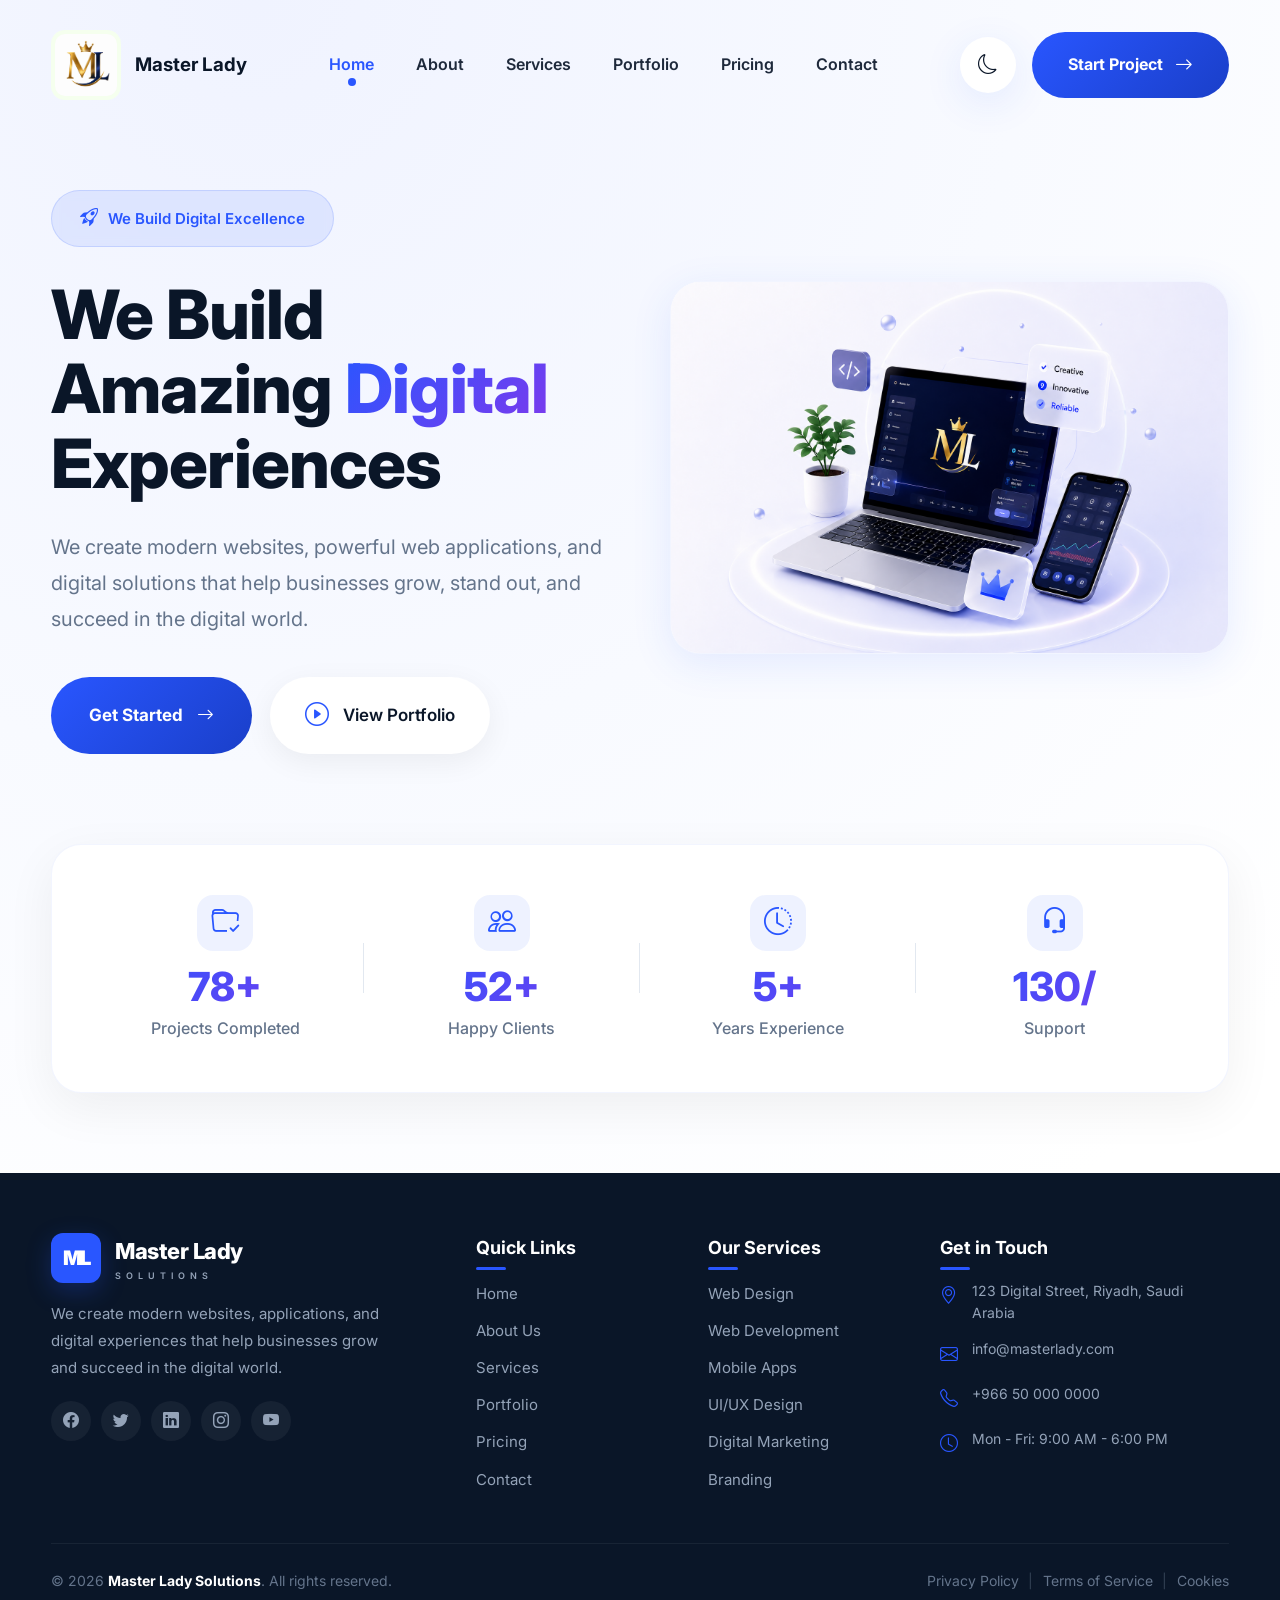
==== index.html @ 80649f80 "Add website files" ====
<!DOCTYPE html>
<html lang="en">
<head>
    <meta charset="UTF-8" />
    <meta name="viewport" content="width=device-width, initial-scale=1.0" />
    <title>Master Lady - Digital Solutions</title>

    <!-- Google Fonts -->
    <link rel="preconnect" href="https://fonts.googleapis.com" />
    <link rel="preconnect" href="https://fonts.gstatic.com" crossorigin />
    <link href="https://fonts.googleapis.com/css2?family=Inter:wght@300;400;500;600;700;800;900&display=swap" rel="stylesheet" />

    <!-- Bootstrap Icons -->
    <link rel="stylesheet" href="https://cdn.jsdelivr.net/npm/bootstrap-icons@1.11.3/font/bootstrap-icons.min.css" />

    <!-- Custom CSS -->
    <link rel="stylesheet" href="css/style.css" />
  
</head>

<body>

    <!-- ===== HEADER ===== -->
    <header class="header">
        <div class="container">
            <!-- Logo -->
            <a href="#" class="logo">
                <img src="images/logo.png" alt="Master Lady Logo" />
                <div class="logo-text">
                    <h3>Master Lady</h3>
                </div>
            </a>

            <!-- Navigation -->
            <nav class="navbar">
                <ul id="navMenu">
                    <li><a href="index.html" class="active">Home</a></li>
                    <li><a href="about.html">About</a></li>
                    <li><a href="services.html">Services</a></li>
                    <li><a href="portfolio.html">Portfolio</a></li>
                    <li><a href="pricing.html">Pricing</a></li>
                    <li><a href="contact.html">Contact</a></li>
                </ul>
            </nav>

            <!-- Header Right -->
            <div class="header-right">
                <button class="theme-btn" id="themeToggle">
                    <i class="bi bi-moon"></i>
                </button>
                <a href="#" class="project-btn">
                    Start Project
                    <i class="bi bi-arrow-right"></i>
                </a>
                <button class="menu-btn" id="menuToggle">
                    <i class="bi bi-list"></i>
                </button>
            </div>
        </div>
    </header>

    <!-- ===== HERO SECTION ===== -->
    <section class="hero">
        <div class="container hero-container">
            <!-- Left Content -->
            <div class="hero-content">
                <div class="hero-badge">
                    <i class="bi bi-rocket-takeoff"></i>
                    We Build Digital Excellence
                </div>

                <h1>
                    We Build Amazing
                    <span>Digital</span>
                    Experiences
                </h1>

                <p>
                    We create modern websites, powerful web applications,
                    and digital solutions that help businesses grow,
                    stand out, and succeed in the digital world.
                </p>

                <div class="hero-buttons">
                    <a href="#" class="primary-btn">
                        Get Started
                        <i class="bi bi-arrow-right"></i>
                    </a>
                    <a href="#" class="secondary-btn">
                        <i class="bi bi-play-circle"></i>
                        View Portfolio
                    </a>
                </div>
            </div>

            <!-- Right Image -->
            <div class="hero-image">
                <img src="images/hero.png" alt="Digital Solutions" />
            </div>
        </div>
    </section>

    <!-- ===== STATS SECTION ===== -->
<section class="stats-section">
    <div class="container stats-container">
        <div class="stat-item">
            <div class="stat-icon">
                <i class="bi bi-folder-check"></i>
            </div>
            <h3>150+</h3>
            <p>Projects Completed</p>
        </div>
        <div class="stat-item">
            <div class="stat-icon">
                <i class="bi bi-people"></i>
            </div>
            <h3>90+</h3>
            <p>Happy Clients</p>
        </div>
        <div class="stat-item">
            <div class="stat-icon">
                <i class="bi bi-clock-history"></i>
            </div>
            <h3>5+</h3>
            <p>Years Experience</p>
        </div>
        <div class="stat-item">
            <div class="stat-icon">
                <i class="bi bi-headset"></i>
            </div>
            <h3>24/7 </h3>
            <p>Support</p>
        </div>
    </div>
</section>


  <!-- ===== FOOTER ===== -->
<footer class="footer">
    <div class="container">
        <div class="footer-grid">
            <!-- Column 1: Brand -->
            <div class="footer-brand">
                <div class="logo">
                    <div class="logo-icon">
                        <span class="ml-text">ML</span>
                    </div>
                    <div class="logo-text">
                        <h2 style="color: white;">Master Lady</h2>
                        <span>SOLUTIONS</span>
                    </div>
                </div>
                <p class="footer-desc">
                    We create modern websites, applications, and digital 
                    experiences that help businesses grow and succeed 
                    in the digital world.
                </p>
                <div class="footer-social">
                    <a href="#" aria-label="Facebook"><i class="bi bi-facebook"></i></a>
                    <a href="#" aria-label="Twitter"><i class="bi bi-twitter"></i></a>
                    <a href="#" aria-label="LinkedIn"><i class="bi bi-linkedin"></i></a>
                    <a href="#" aria-label="Instagram"><i class="bi bi-instagram"></i></a>
                    <a href="#" aria-label="YouTube"><i class="bi bi-youtube"></i></a>
                </div>
            </div>

            <!-- Column 2: Quick Links -->
            <div class="footer-links">
                <h4>Quick Links</h4>
                <ul>
                    <li><a href="index.html">Home</a></li>
                    <li><a href="about.html">About Us</a></li>
                    <li><a href="services.html">Services</a></li>
                    <li><a href="portfolio.html">Portfolio</a></li>
                    <li><a href="pricing.html">Pricing</a></li>
                    <li><a href="contact.html">Contact</a></li>
                </ul>
            </div>

            <!-- Column 3: Services -->
            <div class="footer-links">
                <h4>Our Services</h4>
                <ul>
                    <li><a href="#">Web Design</a></li>
                    <li><a href="#">Web Development</a></li>
                    <li><a href="#">Mobile Apps</a></li>
                    <li><a href="#">UI/UX Design</a></li>
                    <li><a href="#">Digital Marketing</a></li>
                    <li><a href="#">Branding</a></li>
                </ul>
            </div>

            <!-- Column 4: Contact Info -->
            <div class="footer-contact">
                <h4>Get in Touch</h4>
                <ul>
                    <li>
                        <i class="bi bi-geo-alt"></i>
                        <span>123 Digital Street, Riyadh, Saudi Arabia</span>
                    </li>
                    <li>
                        <i class="bi bi-envelope"></i>
                        <a href="mailto:info@masterlady.com">info@masterlady.com</a>
                    </li>
                    <li>
                        <i class="bi bi-telephone"></i>
                        <a href="tel:+966500000000">+966 50 000 0000</a>
                    </li>
                    <li>
                        <i class="bi bi-clock"></i>
                        <span>Mon - Fri: 9:00 AM - 6:00 PM</span>
                    </li>
                </ul>
            </div>
        </div>

        <!-- Bottom Bar -->
        <div class="footer-bottom">
            <p>&copy; 2026 <strong>Master Lady Solutions</strong>. All rights reserved.</p>
            <div class="footer-bottom-links">
                <a href="#">Privacy Policy</a>
                <a href="#">Terms of Service</a>
                <a href="#">Cookies</a>
            </div>
        </div>
    </div>
</footer>


















    <!-- ===== JAVASCRIPT ===== -->
    <script>
        // === Mobile Menu Toggle ===
        const menuToggle = document.getElementById('menuToggle');
        const navMenu = document.getElementById('navMenu');

        menuToggle.addEventListener('click', () => {
            navMenu.classList.toggle('open');
            const icon = menuToggle.querySelector('i');
            icon.classList.toggle('bi-list');
            icon.classList.toggle('bi-x');
        });

        // Close menu on link click (mobile)
        document.querySelectorAll('.navbar a').forEach(link => {
            link.addEventListener('click', () => {
                navMenu.classList.remove('open');
                const icon = menuToggle.querySelector('i');
                icon.classList.add('bi-list');
                icon.classList.remove('bi-x');
            });
        });

        // === Theme Toggle (Light/Dark) ===
        const themeBtn = document.getElementById('themeToggle');
        let isDark = false;

        themeBtn.addEventListener('click', () => {
            isDark = !isDark;
            const root = document.documentElement;
            const icon = themeBtn.querySelector('i');

            if (isDark) {
                root.style.setProperty('--bg', '#0a1628');
                root.style.setProperty('--white', '#1a2332');
                root.style.setProperty('--dark', '#f1f5f9');
                root.style.setProperty('--gray', '#94a3b8');
                document.body.style.background = '#0a1628';
                icon.className = 'bi bi-sun';
            } else {
                root.style.setProperty('--bg', '#f8faff');
                root.style.setProperty('--white', '#ffffff');
                root.style.setProperty('--dark', '#0a1628');
                root.style.setProperty('--gray', '#64748b');
                document.body.style.background = '';
                icon.className = 'bi bi-moon';
            }
        });

        // === Smooth scroll for anchor links ===
        document.querySelectorAll('a[href^="#"]').forEach(anchor => {
            anchor.addEventListener('click', function(e) {
                const href = this.getAttribute('href');
                if (href !== '#') {
                    e.preventDefault();
                    const target = document.querySelector(href);
                    if (target) {
                        target.scrollIntoView({ behavior: 'smooth' });
                    }
                }
            });
        });

        // === Counter Animation ===
        const statNumbers = document.querySelectorAll('.stat-item h3');

        const animateCounter = (el) => {
            const text = el.textContent;
            const num = parseInt(text.replace(/[^0-9]/g, ''));
            const suffix = text.replace(/[0-9]/g, '');
            if (isNaN(num)) return;

            let current = 0;
            const increment = Math.ceil(num / 60);
            const timer = setInterval(() => {
                current += increment;
                if (current >= num) {
                    current = num;
                    clearInterval(timer);
                }
                el.textContent = current + suffix;
            }, 25);
        };

        // Intersection Observer for stats
        const observer = new IntersectionObserver((entries) => {
            entries.forEach(entry => {
                if (entry.isIntersecting) {
                    animateCounter(entry.target);
                    observer.unobserve(entry.target);
                }
            });
        }, { threshold: 0.5 });

        statNumbers.forEach(stat => observer.observe(stat));
    </script>

</body>
</html>
---- css/style.css ----
:root {
            --primary: #2956ff;
            --primary-dark: #1a3fc9;
            --primary-light: #f5ffee;
            --dark: #0a1628;
            --gray: #64748b;
            --light-gray: #94a3b8;
            --bg: #f8faff;
            --white: #ffffff;
            --shadow: 0 10px 40px rgba(41, 86, 255, 0.10);
            --shadow-hover: 0 20px 60px rgba(41, 86, 255, 0.25);
            --radius: 60px;
            --transition: 0.4s cubic-bezier(0.25, 0.46, 0.45, 0.94);
        }

        /* ===== RESET ===== */
        * {
            margin: 0;
            padding: 0;
            box-sizing: border-box;
        }

        html {
            scroll-behavior: smooth;
        }

        body {
            font-family: 'Inter', sans-serif;
            background: radial-gradient(circle at 20% 0%, rgba(41, 86, 255, 0.07) 0%, #f8faff 40%, #ffffff 75%);
            color: var(--dark);
            overflow-x: hidden;
            line-height: 1.7;
            direction: ltr;
        }

        a {
            text-decoration: none;
            color: inherit;
        }

        ul {
            list-style: none;
        }

        .container {
            width: 92%;
            max-width: 1280px;
            margin: auto;
        }

        /* ===== HEADER ===== */
        .header {
            position: absolute;
            width: 100%;
            left: 0;
            top: 0;
            z-index: 999;
            padding: 30px 0;
        }

        .header .container {
            display: flex;
            justify-content: space-between;
            align-items: center;
        }

        .logo {
            display: flex;
            align-items: center;
            gap: 14px;
        }

        .logo img {
            width: 70px;
            height: 70px;
            object-fit: contain;
            border-radius: 14px;
            background: var(--primary-light);
            padding: 4px;
        }

        .logo-text h2 {
            font-size: 28px;
            font-weight: 800;
            color: var(--dark);
            letter-spacing: -0.5px;
        }

        .logo-text span {
            font-size: 12px;
            letter-spacing: 6px;
            color: #b88922;
            font-weight: 600;
            text-transform: uppercase;
            display: block;
            margin-top: -4px;
        }

        /* Navigation */
        .navbar ul {
            display: flex;
            gap: 42px;
        }

        .navbar a {
            color: #1e293b;
            font-weight: 600;
            font-size: 16px;
            position: relative;
            transition: var(--transition);
        }

        .navbar a:hover,
        .navbar .active {
            color: var(--primary);
        }

        .navbar .active::after {
            content: "";
            position: absolute;
            left: 50%;
            transform: translateX(-50%);
            bottom: -12px;
            width: 8px;
            height: 8px;
            border-radius: 50%;
            background: var(--primary);
        }

        /* Header Right */
        .header-right {
            display: flex;
            align-items: center;
            gap: 16px;
        }

        .theme-btn {
            width: 56px;
            height: 56px;
            border-radius: 50%;
            border: none;
            background: var(--white);
            box-shadow: var(--shadow);
            cursor: pointer;
            font-size: 20px;
            display: flex;
            align-items: center;
            justify-content: center;
            transition: var(--transition);
            color: var(--dark);
        }

        .theme-btn:hover {
            transform: rotate(20deg);
            box-shadow: var(--shadow-hover);
        }

        .project-btn {
            background: linear-gradient(135deg, #2956ff, #1a3fc9);
            color: var(--white);
            padding: 18px 36px;
            border-radius: var(--radius);
            display: flex;
            align-items: center;
            gap: 12px;
            font-weight: 700;
            font-size: 16px;
            transition: var(--transition);
            border: none;
            cursor: pointer;
        }

        .project-btn i {
            font-size: 18px;
            transition: var(--transition);
        }

        .project-btn:hover {
            transform: translateY(-3px) scale(1.02);
            box-shadow: 0 15px 40px rgba(41, 86, 255, 0.35);
        }

        .project-btn:hover i {
            transform: translateX(6px);
        }

        .menu-btn {
            display: none;
            background: var(--white);
            border: none;
            width: 56px;
            height: 56px;
            border-radius: 50%;
            font-size: 26px;
            box-shadow: var(--shadow);
            cursor: pointer;
            color: var(--dark);
        }

        /* ===== HERO ===== */
        .hero {
            padding-top: 190px;
            padding-bottom: 40px;
            position: relative;
            overflow: hidden;
        }

        .hero-container {
            display: grid;
            grid-template-columns: 1fr 1fr;
            align-items: center;
            gap: 60px;
        }

        /* Content on LEFT */
        .hero-content {
            order: 1;
        }

        /* Image on RIGHT */
        .hero-image {
            order: 2;
            text-align: center;
            position: relative;
        }

        /* Badge */
        .hero-badge {
            display: inline-flex;
            align-items: center;
            gap: 10px;
            background: rgba(41, 86, 255, 0.10);
            color: var(--primary);
            padding: 12px 28px;
            border-radius: 40px;
            font-weight: 600;
            font-size: 15px;
            margin-bottom: 30px;
            border: 1px solid rgba(41, 86, 255, 0.15);
            backdrop-filter: blur(4px);
        }

        .hero-badge i {
            font-size: 18px;
        }

        /* Heading */
        .hero h1 {
            font-size: 68px;
            line-height: 1.1;
            font-weight: 800;
            color: var(--dark);
            letter-spacing: -1px;
        }

        .hero h1 span {
            background: linear-gradient(135deg, #2956ff, #7c3aed);
            -webkit-background-clip: text;
            -webkit-text-fill-color: transparent;
            background-clip: text;
        }

        /* Paragraph */
        .hero p {
            margin-top: 28px;
            font-size: 20px;
            line-height: 1.8;
            color: var(--gray);
            max-width: 580px;
            font-weight: 400;
        }

        /* Buttons */
        .hero-buttons {
            margin-top: 40px;
            display: flex;
            gap: 18px;
            flex-wrap: wrap;
        }

        .primary-btn {
            background: linear-gradient(135deg, #2956ff, #1a3fc9);
            color: var(--white);
            padding: 18px 38px;
            border-radius: var(--radius);
            display: flex;
            align-items: center;
            gap: 14px;
            font-weight: 700;
            font-size: 17px;
            transition: var(--transition);
            border: none;
            cursor: pointer;
        }

        .primary-btn i {
            transition: var(--transition);
        }

        .primary-btn:hover {
            transform: translateY(-3px);
            box-shadow: 0 15px 40px rgba(41, 86, 255, 0.35);
        }

        .primary-btn:hover i {
            transform: translateX(6px);
        }

        .secondary-btn {
            background: var(--white);
            color: var(--dark);
            padding: 18px 35px;
            border-radius: var(--radius);
            display: flex;
            align-items: center;
            gap: 14px;
            font-weight: 600;
            font-size: 17px;
            box-shadow: 0 8px 30px rgba(0, 0, 0, 0.06);
            transition: var(--transition);
            border: none;
            cursor: pointer;
        }

        .secondary-btn i {
            font-size: 24px;
            color: var(--primary);
        }

        .secondary-btn:hover {
            transform: translateY(-3px);
            box-shadow: 0 15px 40px rgba(0, 0, 0, 0.10);
        }

        /* Hero Image */
        .hero-image img {
            width: 100%;
            max-width: 650px;
            border-radius: 30px;
            box-shadow: var(--shadow);
            border: 1px solid rgba(41, 86, 255, 0.06);
            background: var(--white);
            animation: float 6s ease-in-out infinite;
        }

        /* ===== STATS ===== */
        .stats-section {
            padding: 50px 0 80px;
            position: relative;
        }

        .stats-container {
            display: grid;
            grid-template-columns: repeat(4, 1fr);
            gap: 30px;
            background: var(--white);
            padding: 40px 50px;
            border-radius: 30px;
            box-shadow: 0 15px 50px rgba(0, 0, 0, 0.06);
            border: 1px solid rgba(41, 86, 255, 0.06);
        }

        .stat-item {
            text-align: center;
            padding: 10px 0;
            position: relative;
        }

        .stat-item:not(:last-child)::after {
            content: "";
            position: absolute;
            right: -15px;
            top: 50%;
            transform: translateY(-50%);
            width: 1px;
            height: 50px;
            background: #e2e8f0;
        }

        .stat-item h3 {
            font-size: 40px;
            font-weight: 800;
            background: linear-gradient(135deg, #2956ff, #7c3aed);
            -webkit-background-clip: text;
            -webkit-text-fill-color: transparent;
            background-clip: text;
            line-height: 1.2;
        }

        .stat-item p {
            font-size: 16px;
            color: var(--gray);
            font-weight: 500;
            margin-top: 4px;
        }

        /* ===== ANIMATIONS ===== */
        @keyframes float {
            0%,
            100% {
                transform: translateY(0px);
            }
            50% {
                transform: translateY(-20px);
            }
        }

        /* ===== RESPONSIVE ===== */
        @media (max-width: 1100px) {
            .hero h1 {
                font-size: 52px;
            }

            .hero p {
                font-size: 18px;
            }

            .stats-container {
                padding: 30px 25px;
                gap: 20px;
            }

            .stat-item h3 {
                font-size: 32px;
            }
        }

        @media (max-width: 992px) {
            .hero-container {
                grid-template-columns: 1fr;
                text-align: center;
                gap: 40px;
            }

            .hero-content {
                order: 1;
            }

            .hero-image {
                order: 2;
            }

            .hero p {
                margin-left: auto;
                margin-right: auto;
            }

            .hero-buttons {
                justify-content: center;
            }

            .hero-image img {
                max-width: 500px;
            }

            .stats-container {
                grid-template-columns: repeat(2, 1fr);
                gap: 25px;
            }

            .stat-item:not(:last-child)::after {
                display: none;
            }

            .stat-item:nth-child(2)::after {
                display: none;
            }
        }

        @media (max-width: 768px) {
            .navbar ul {
                display: none;
                flex-direction: column;
                position: absolute;
                top: 100%;
                left: 0;
                width: 100%;
                background: var(--white);
                padding: 30px 20px;
                box-shadow: 0 20px 40px rgba(0, 0, 0, 0.10);
                border-radius: 0 0 24px 24px;
                gap: 20px;
                text-align: center;
            }

            .navbar ul.open {
                display: flex;
            }

            .menu-btn {
                display: flex;
                align-items: center;
                justify-content: center;
            }

            .project-btn {
                padding: 14px 24px;
                font-size: 14px;
            }

            .project-btn span {
                display: none;
            }

            .theme-btn {
                width: 48px;
                height: 48px;
                font-size: 18px;
            }

            .hero {
                padding-top: 150px;
            }

            .hero h1 {
                font-size: 40px;
            }

            .hero p {
                font-size: 16px;
            }

            .hero-badge {
                font-size: 13px;
                padding: 10px 20px;
            }

            .primary-btn,
            .secondary-btn {
                padding: 14px 28px;
                font-size: 15px;
            }

            .stats-container {
                grid-template-columns: 1fr 1fr;
                padding: 20px;
                gap: 15px;
            }

            .stat-item h3 {
                font-size: 28px;
            }

            .stat-item p {
                font-size: 14px;
            }
        }

        @media (max-width: 480px) {
            .hero h1 {
                font-size: 32px;
            }

            .hero-buttons {
                flex-direction: column;
                align-items: center;
            }

            .primary-btn,
            .secondary-btn {
                width: 100%;
                justify-content: center;
            }

            .stats-container {
                grid-template-columns: 1fr 1fr;
                gap: 10px;
                padding: 15px;
            }

            .stat-item h3 {
                font-size: 24px;
            }

            .logo img {
                width: 48px;
                height: 48px;
                padding: 6px;
            }

            .logo-text h2 {
                font-size: 22px;
            }

            .logo-text span {
                font-size: 10px;
                letter-spacing: 4px;
            }
        }
/* ===== STATS SECTION WITH ICONS ===== */

/* إضافة أيقونة لكل إحصائية */
.stat-icon {
    width: 56px;
    height: 56px;
    border-radius: 16px;
    background: rgba(41, 86, 255, 0.08);
    display: flex;
    align-items: center;
    justify-content: center;
    margin: 0 auto 12px;
    transition: all 0.4s cubic-bezier(0.25, 0.46, 0.45, 0.94);
}

.stat-icon i {
    font-size: 28px;
    color: #2956ff;
    transition: all 0.4s cubic-bezier(0.25, 0.46, 0.45, 0.94);
}

/* تأثير hover على الأيقونة */
.stat-item:hover .stat-icon {
    background: #2956ff;
    transform: translateY(-3px);
    box-shadow: 0 8px 24px rgba(41, 86, 255, 0.25);
}

.stat-item:hover .stat-icon i {
    color: white;
}

/* ===== RESPONSIVE FOR STATS ICONS ===== */

/* للشاشات المتوسطة (تابلت) */
@media (max-width: 768px) {
    .stat-icon {
        width: 48px;
        height: 48px;
        border-radius: 12px;
    }

    .stat-icon i {
        font-size: 22px;
    }
}

/* للشاشات الصغيرة (جوال) */
@media (max-width: 480px) {
    .stat-icon {
        width: 40px;
        height: 40px;
        border-radius: 10px;
        margin-bottom: 8px;
    }

    .stat-icon i {
        font-size: 18px;
    }
}
 /* ===== FOOTER ===== */
.footer {
    background: var(--dark);
    color: #94a3b8;
    padding: 60px 0 0;
    position: relative;
}

/* Footer Grid */
.footer-grid {
    display: grid;
    grid-template-columns: 2fr 1fr 1fr 1.5fr;
    gap: 40px;
    padding-bottom: 40px;
    border-bottom: 1px solid rgba(255, 255, 255, 0.06);
}

/* Brand Column */
.footer-brand .logo {
    display: flex;
    align-items: center;
    gap: 14px;
    margin-bottom: 16px;
    justify-content: flex-start;
}

.footer-brand .logo-icon {
    width: 50px;
    height: 50px;
    background: var(--primary);
    border-radius: 12px;
    display: flex;
    align-items: center;
    justify-content: center;
    flex-shrink: 0;
    box-shadow: 0 8px 24px rgba(41, 86, 255, 0.25);
}

.footer-brand .logo-icon .ml-text {
    font-size: 20px;
    font-weight: 900;
    color: white;
    letter-spacing: -2px;
    font-family: 'Inter', sans-serif;
}

.footer-brand .logo-text h2 {
    font-size: 22px;
    font-weight: 800;
    color: white;
    letter-spacing: -0.5px;
    margin: 0;
}

.footer-brand .logo-text span {
    font-size: 9px;
    letter-spacing: 5px;
    color: var(--gold);
    font-weight: 600;
    text-transform: uppercase;
    margin-top: -2px;
    display: block;
}

.footer-desc {
    font-size: 15px;
    line-height: 1.8;
    color: #94a3b8;
    max-width: 350px;
    margin-bottom: 20px;
}

/* Footer Social */
.footer-social {
    display: flex;
    gap: 10px;
}

.footer-social a {
    width: 40px;
    height: 40px;
    border-radius: 50%;
    background: rgba(255, 255, 255, 0.05);
    display: flex;
    align-items: center;
    justify-content: center;
    color: #94a3b8;
    transition: var(--transition);
    font-size: 16px;
}

.footer-social a:hover {
    background: var(--primary);
    color: white;
    transform: translateY(-3px);
    box-shadow: 0 8px 25px rgba(41, 86, 255, 0.30);
}

/* Footer Links */
.footer-links h4,
.footer-contact h4 {
    font-size: 18px;
    font-weight: 700;
    color: white;
    margin-bottom: 16px;
    position: relative;
}

.footer-links h4::after,
.footer-contact h4::after {
    content: '';
    position: absolute;
    bottom: -6px;
    left: 0;
    width: 30px;
    height: 3px;
    background: var(--primary);
    border-radius: 3px;
}

.footer-links ul,
.footer-contact ul {
    list-style: none;
    margin-top: 12px;
}

.footer-links ul li {
    margin-bottom: 10px;
}

.footer-links ul li a {
    color: #94a3b8;
    transition: var(--transition);
    font-size: 15px;
    position: relative;
}

.footer-links ul li a::before {
    content: '';
    position: absolute;
    bottom: -2px;
    left: 0;
    width: 0;
    height: 2px;
    background: var(--primary);
    transition: var(--transition);
}

.footer-links ul li a:hover {
    color: white;
}

.footer-links ul li a:hover::before {
    width: 100%;
}

/* Footer Contact */
.footer-contact ul li {
    display: flex;
    align-items: flex-start;
    gap: 12px;
    margin-bottom: 14px;
    font-size: 14px;
    color: #94a3b8;
    line-height: 1.6;
}

.footer-contact ul li i {
    color: var(--primary);
    font-size: 18px;
    margin-top: 2px;
    flex-shrink: 0;
    width: 20px;
}

.footer-contact ul li a {
    color: #94a3b8;
    transition: var(--transition);
}

.footer-contact ul li a:hover {
    color: white;
}

/* Footer Bottom */
.footer-bottom {
    display: flex;
    justify-content: space-between;
    align-items: center;
    padding: 25px 0 30px;
    flex-wrap: wrap;
    gap: 15px;
}

.footer-bottom p {
    font-size: 14px;
    color: #64748b;
}

.footer-bottom p strong {
    color: white;
}

.footer-bottom-links {
    display: flex;
    gap: 24px;
}

.footer-bottom-links a {
    font-size: 14px;
    color: #64748b;
    transition: var(--transition);
    position: relative;
}

.footer-bottom-links a::after {
    content: '|';
    position: absolute;
    right: -14px;
    color: #334155;
}

.footer-bottom-links a:last-child::after {
    display: none;
}

.footer-bottom-links a:hover {
    color: white;
}

/* ===== RESPONSIVE FOOTER ===== */
@media (max-width: 1100px) {
    .footer-grid {
        grid-template-columns: 1fr 1fr;
        gap: 30px;
    }

    .footer-brand {
        grid-column: 1 / -1;
    }

    .footer-desc {
        max-width: 100%;
    }
}

@media (max-width: 768px) {
    .footer {
        padding: 40px 0 0;
    }

    .footer-grid {
        grid-template-columns: 1fr 1fr;
        gap: 25px;
        padding-bottom: 30px;
    }

    .footer-brand {
        grid-column: 1 / -1;
    }

    .footer-brand .logo {
        justify-content: center;
    }

    .footer-desc {
        text-align: center;
    }

    .footer-social {
        justify-content: center;
    }

    .footer-links h4,
    .footer-contact h4 {
        font-size: 16px;
    }

    .footer-links h4::after,
    .footer-contact h4::after {
        width: 24px;
        height: 2px;
    }

    .footer-links ul li a {
        font-size: 14px;
    }

    .footer-contact ul li {
        font-size: 13px;
    }

    .footer-bottom {
        flex-direction: column;
        text-align: center;
        padding: 20px 0 25px;
    }

    .footer-bottom-links {
        gap: 16px;
        flex-wrap: wrap;
        justify-content: center;
    }

    .footer-bottom-links a::after {
        right: -10px;
    }
}

@media (max-width: 480px) {
    .footer-grid {
        grid-template-columns: 1fr;
        gap: 25px;
        text-align: center;
    }

    .footer-brand .logo {
        justify-content: center;
    }

    .footer-links h4::after,
    .footer-contact h4::after {
        left: 50%;
        transform: translateX(-50%);
    }

    .footer-links ul li a {
        font-size: 14px;
    }

    .footer-contact ul li {
        justify-content: center;
        font-size: 13px;
    }

    .footer-contact ul li i {
        width: auto;
    }

    .footer-bottom {
        flex-direction: column;
        gap: 10px;
    }

    .footer-bottom-links {
        gap: 12px;
    }

    .footer-bottom-links a {
        font-size: 12px;
    }

    .footer-bottom-links a::after {
        content: '|';
        right: -8px;
    }
}





/* ===== ABOUT SECTION ===== */
.about-section {
    padding: 100px 0 80px;
    position: relative;
    background: var(--bg);
}

/* Badge */
.about-badge {
    display: inline-flex;
    align-items: center;
    gap: 12px;
    background: rgba(41, 86, 255, 0.08);
    padding: 10px 24px 10px 20px;
    border-radius: 40px;
    font-weight: 600;
    font-size: 14px;
    color: var(--primary);
    margin-bottom: 40px;
    border: 1px solid rgba(41, 86, 255, 0.10);
}

.about-badge i {
    font-size: 18px;
    color: var(--primary);
}

.about-badge span {
    color: var(--gray);
    font-weight: 400;
    font-size: 13px;
    padding-left: 8px;
    border-left: 1px solid #e2e8f0;
}

/* About Container */
.about-container {
    display: grid;
    grid-template-columns: 1fr 1fr;
    gap: 60px;
    align-items: center;
}

/* Left Content */
.about-subtitle {
    font-size: 14px;
    font-weight: 700;
    color: var(--primary);
    letter-spacing: 4px;
    text-transform: uppercase;
    margin-bottom: 12px;
}

.about-title {
    font-size: 48px;
    font-weight: 800;
    line-height: 1.2;
    color: var(--dark);
    margin-bottom: 20px;
}

.about-title span {
    background: linear-gradient(135deg, #2956ff, #7c3aed);
    -webkit-background-clip: text;
    -webkit-text-fill-color: transparent;
    background-clip: text;
}

.about-desc {
    font-size: 17px;
    line-height: 1.8;
    color: var(--gray);
    margin-bottom: 30px;
}

/* Features List */
.about-features {
    list-style: none;
    margin-bottom: 35px;
}

.about-features li {
    display: flex;
    align-items: center;
    gap: 12px;
    font-size: 16px;
    font-weight: 500;
    color: var(--dark);
    padding: 8px 0;
}

.about-features li i {
    font-size: 22px;
    color: var(--primary);
    flex-shrink: 0;
}

/* Trust Badge */
.about-trust {
    display: flex;
    align-items: center;
    gap: 16px;
    background: var(--white);
    padding: 16px 24px;
    border-radius: 16px;
    box-shadow: 0 8px 30px rgba(0, 0, 0, 0.06);
    border: 1px solid rgba(41, 86, 255, 0.06);
}

.trust-icon {
    width: 48px;
    height: 48px;
    background: rgba(41, 86, 255, 0.08);
    border-radius: 12px;
    display: flex;
    align-items: center;
    justify-content: center;
    flex-shrink: 0;
}

.trust-icon i {
    font-size: 24px;
    color: var(--primary);
}

.trust-text h4 {
    font-size: 16px;
    font-weight: 700;
    color: var(--dark);
    margin: 0;
}

.trust-text p {
    font-size: 14px;
    color: var(--gray);
    margin: 0;
}

/* Right Image */
.about-image {
    position: relative;
    text-align: center;
}

.about-image img {
    width: 100%;
    max-width: 550px;
    border-radius: 30px;
    box-shadow: 0 20px 60px rgba(41, 86, 255, 0.12);
}

/* Floating Stats */
.about-stats-float {
    position: absolute;
    bottom: -30px;
    left: 50%;
    transform: translateX(-50%);
    width: 90%;
    background: var(--white);
    border-radius: 20px;
    padding: 20px 25px;
    display: grid;
    grid-template-columns: repeat(4, 1fr);
    gap: 15px;
    box-shadow: 0 15px 50px rgba(0, 0, 0, 0.10);
    border: 1px solid rgba(41, 86, 255, 0.06);
}

.float-stat {
    text-align: center;
}

.float-stat h4 {
    font-size: 22px;
    font-weight: 800;
    background: linear-gradient(135deg, #2956ff, #7c3aed);
    -webkit-background-clip: text;
    -webkit-text-fill-color: transparent;
    background-clip: text;
    margin: 0;
}

.float-stat p {
    font-size: 12px;
    color: var(--gray);
    margin: 0;
    font-weight: 500;
}

/* ===== RESPONSIVE ABOUT ===== */
@media (max-width: 992px) {
    .about-container {
        grid-template-columns: 1fr;
        gap: 40px;
    }

    .about-title {
        font-size: 38px;
    }

    .about-image img {
        max-width: 100%;
    }

    .about-stats-float {
        position: relative;
        bottom: 0;
        transform: none;
        left: 0;
        width: 100%;
        margin-top: 20px;
        padding: 15px 20px;
    }
}

@media (max-width: 768px) {
    .about-section {
        padding: 60px 0 50px;
    }

    .about-title {
        font-size: 30px;
    }

    .about-badge {
        font-size: 12px;
        padding: 8px 16px;
        flex-wrap: wrap;
    }

    .about-badge span {
        padding-left: 0;
        border-left: none;
        width: 100%;
    }

    .about-features li {
        font-size: 14px;
    }

    .about-stats-float {
        grid-template-columns: repeat(2, 1fr);
        gap: 10px;
    }

    .float-stat h4 {
        font-size: 18px;
    }

    .about-trust {
        flex-direction: column;
        text-align: center;
        padding: 20px;
    }
}

@media (max-width: 480px) {
    .about-title {
        font-size: 26px;
    }

    .about-desc {
        font-size: 15px;
    }

    .about-stats-float {
        grid-template-columns: 1fr 1fr;
        gap: 8px;
        padding: 12px 15px;
    }

    .float-stat h4 {
        font-size: 16px;
    }

    .float-stat p {
        font-size: 10px;
    }
}
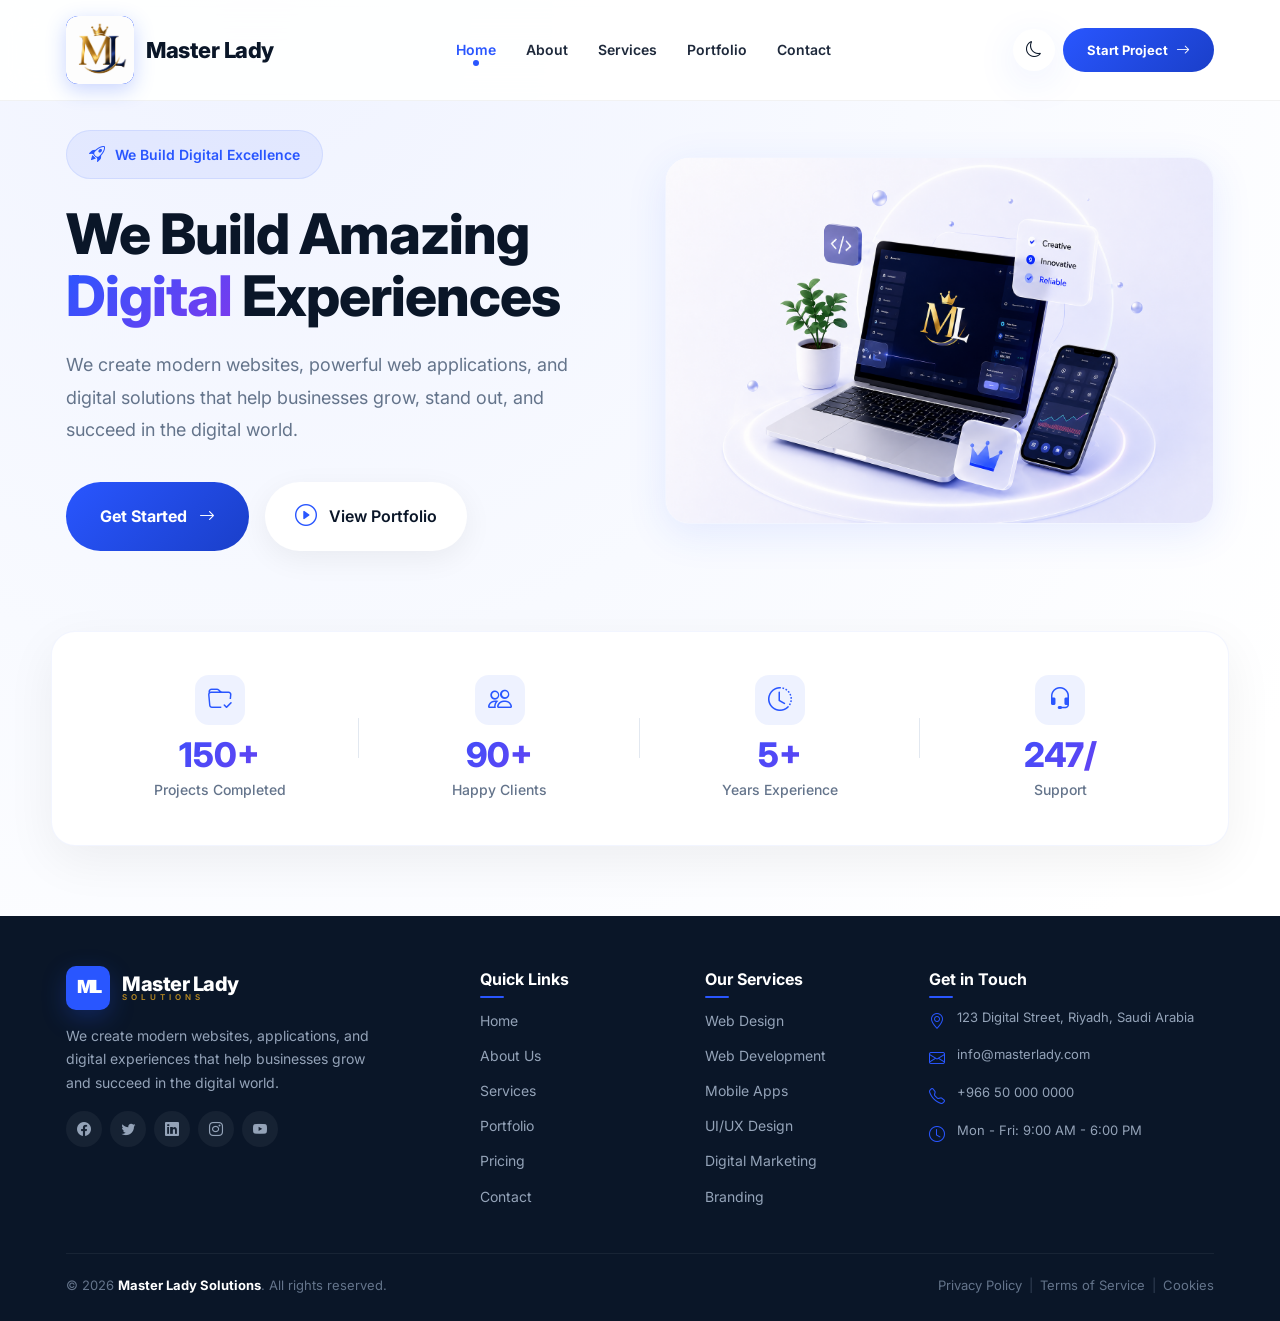
==== commit 892aabe3: "Add website files" ====
--- a/index.html
+++ b/index.html
@@ -13,43 +13,1176 @@
     <!-- Bootstrap Icons -->
     <link rel="stylesheet" href="https://cdn.jsdelivr.net/npm/bootstrap-icons@1.11.3/font/bootstrap-icons.min.css" />
 
-    <!-- Custom CSS -->
-    <link rel="stylesheet" href="css/style.css" />
-  
+    <style>
+        /* ============================================
+                   ROOT VARIABLES
+                ============================================ */
+        :root {
+            --primary: #2956ff;
+            --primary-dark: #1a3fc9;
+            --primary-light: #eef2ff;
+            --dark: #0a1628;
+            --gray: #64748b;
+            --light-gray: #94a3b8;
+            --bg: #f8faff;
+            --white: #ffffff;
+            --gold: #b88922;
+            --shadow: 0 10px 40px rgba(41, 86, 255, 0.10);
+            --shadow-hover: 0 20px 60px rgba(41, 86, 255, 0.25);
+            --radius: 60px;
+            --transition: 0.4s cubic-bezier(0.25, 0.46, 0.45, 0.94);
+        }
+
+        /* ============================================
+                   RESET & BASE
+                ============================================ */
+        * {
+            margin: 0;
+            padding: 0;
+            box-sizing: border-box;
+        }
+
+        html {
+            scroll-behavior: smooth;
+        }
+
+        body {
+            font-family: 'Inter', sans-serif;
+            background: radial-gradient(circle at 20% 0%, rgba(41, 86, 255, 0.07) 0%, #f8faff 40%, #ffffff 75%);
+            color: var(--dark);
+            overflow-x: hidden;
+            line-height: 1.7;
+            direction: ltr;
+            min-height: 100vh;
+        }
+
+        a {
+            text-decoration: none;
+            color: inherit;
+        }
+
+        ul {
+            list-style: none;
+        }
+
+        .container {
+            width: 92%;
+            max-width: 1200px;
+            margin: auto;
+            padding: 0 15px;
+        }
+
+        img {
+            max-width: 100%;
+            height: auto;
+            display: block;
+        }
+
+        /* ============================================
+                   HEADER
+                ============================================ */
+        .header {
+            position: fixed;
+            width: 100%;
+            left: 0;
+            top: 0;
+            z-index: 999;
+            padding: 16px 0;
+            background: rgba(255, 255, 255, 0.92);
+            backdrop-filter: blur(16px);
+            -webkit-backdrop-filter: blur(16px);
+            border-bottom: 1px solid rgba(0, 0, 0, 0.05);
+            transition: var(--transition);
+        }
+
+        .header.scrolled {
+            background: rgba(255, 255, 255, 0.98);
+            backdrop-filter: blur(20px);
+            -webkit-backdrop-filter: blur(20px);
+            box-shadow: 0 4px 30px rgba(0, 0, 0, 0.06);
+        }
+
+        .header .container {
+            display: flex;
+            justify-content: space-between;
+            align-items: center;
+            gap: 10px;
+        }
+
+        /* ===== LOGO ===== */
+        .logo {
+            display: flex;
+            align-items: center;
+            gap: 12px;
+            flex-shrink: 0;
+        }
+
+        .logo-icon {
+            width: 68px;
+            height: 68px;
+            min-width: 48px;
+            background: var(--primary);
+            border-radius: 12px;
+            display: flex;
+            align-items: center;
+            justify-content: center;
+            box-shadow: 0 6px 20px rgba(41, 86, 255, 0.25);
+            overflow: hidden;
+        }
+
+        .logo-icon img {
+            width: 100%;
+            height: 100%;
+            object-fit: cover;
+            border-radius: 12px;
+        }
+
+        .logo-icon .ml-text {
+            font-size: 22px;
+            font-weight: 900;
+            color: white;
+            letter-spacing: -2px;
+            font-family: 'Inter', sans-serif;
+        }
+
+        .logo-text {
+            display: flex;
+            flex-direction: column;
+            line-height: 1.1;
+        }
+
+        .logo-text h2 {
+            font-size: 22px;
+            font-weight: 800;
+            color: var(--dark);
+            letter-spacing: -0.5px;
+            margin: 0;
+        }
+
+        .logo-text span {
+            font-size: 9px;
+            letter-spacing: 5px;
+            color: var(--gold);
+            font-weight: 600;
+            text-transform: uppercase;
+            display: block;
+            margin-top: -2px;
+        }
+
+        /* Navigation */
+        .navbar ul {
+            display: flex;
+            gap: 30px;
+        }
+
+        .navbar a {
+            color: #1e293b;
+            font-weight: 600;
+            font-size: 14px;
+            position: relative;
+            transition: var(--transition);
+            white-space: nowrap;
+        }
+
+        .navbar a:hover,
+        .navbar .active {
+            color: var(--primary);
+        }
+
+        .navbar .active::after {
+            content: "";
+            position: absolute;
+            left: 50%;
+            transform: translateX(-50%);
+            bottom: -8px;
+            width: 6px;
+            height: 6px;
+            border-radius: 50%;
+            background: var(--primary);
+        }
+
+        /* Header Right */
+        .header-right {
+            display: flex;
+            align-items: center;
+            gap: 8px;
+            flex-shrink: 0;
+        }
+
+        .theme-btn {
+            width: 42px;
+            height: 42px;
+            border-radius: 50%;
+            border: none;
+            background: var(--white);
+            box-shadow: var(--shadow);
+            cursor: pointer;
+            font-size: 16px;
+            display: flex;
+            align-items: center;
+            justify-content: center;
+            transition: var(--transition);
+            color: var(--dark);
+        }
+
+        .theme-btn:hover {
+            transform: rotate(20deg);
+            box-shadow: var(--shadow-hover);
+        }
+
+        .project-btn {
+            background: linear-gradient(135deg, #2956ff, #1a3fc9);
+            color: var(--white);
+            padding: 10px 24px;
+            border-radius: var(--radius);
+            display: flex;
+            align-items: center;
+            gap: 8px;
+            font-weight: 700;
+            font-size: 13px;
+            transition: var(--transition);
+            border: none;
+            cursor: pointer;
+            white-space: nowrap;
+        }
+
+        .project-btn i {
+            font-size: 14px;
+            transition: var(--transition);
+        }
+
+        .project-btn:hover {
+            transform: translateY(-3px) scale(1.02);
+            box-shadow: 0 15px 40px rgba(41, 86, 255, 0.35);
+        }
+
+        .project-btn:hover i {
+            transform: translateX(6px);
+        }
+
+        .project-btn .btn-text {
+            display: inline;
+        }
+
+        .menu-btn {
+            display: none;
+            background: var(--white);
+            border: none;
+            width: 42px;
+            height: 42px;
+            border-radius: 50%;
+            font-size: 20px;
+            box-shadow: var(--shadow);
+            cursor: pointer;
+            color: var(--dark);
+            align-items: center;
+            justify-content: center;
+        }
+
+        /* ============================================
+                   HERO SECTION
+                ============================================ */
+        .hero {
+            padding-top: 130px;
+            padding-bottom: 40px;
+            position: relative;
+            overflow: hidden;
+        }
+
+        .hero-container {
+            display: grid;
+            grid-template-columns: 1fr 1fr;
+            align-items: center;
+            gap: 50px;
+        }
+
+        .hero-content {
+            order: 1;
+        }
+
+        .hero-image {
+            order: 2;
+            text-align: center;
+            position: relative;
+        }
+
+        .hero-badge {
+            display: inline-flex;
+            align-items: center;
+            gap: 10px;
+            background: rgba(41, 86, 255, 0.08);
+            color: var(--primary);
+            padding: 10px 22px;
+            border-radius: 40px;
+            font-weight: 600;
+            font-size: 14px;
+            margin-bottom: 25px;
+            border: 1px solid rgba(41, 86, 255, 0.10);
+        }
+
+        .hero-badge i {
+            font-size: 16px;
+        }
+
+        .hero h1 {
+            font-size: 56px;
+            line-height: 1.1;
+            font-weight: 800;
+            color: var(--dark);
+            letter-spacing: -1px;
+        }
+
+        .hero h1 span {
+            background: linear-gradient(135deg, #2956ff, #7c3aed);
+            -webkit-background-clip: text;
+            -webkit-text-fill-color: transparent;
+            background-clip: text;
+        }
+
+        .hero p {
+            margin-top: 22px;
+            font-size: 18px;
+            line-height: 1.8;
+            color: var(--gray);
+            max-width: 550px;
+            font-weight: 400;
+        }
+
+        .hero-buttons {
+            margin-top: 35px;
+            display: flex;
+            gap: 16px;
+            flex-wrap: wrap;
+        }
+
+        .primary-btn {
+            background: linear-gradient(135deg, #2956ff, #1a3fc9);
+            color: var(--white);
+            padding: 16px 34px;
+            border-radius: var(--radius);
+            display: flex;
+            align-items: center;
+            gap: 12px;
+            font-weight: 700;
+            font-size: 16px;
+            transition: var(--transition);
+            border: none;
+            cursor: pointer;
+        }
+
+        .primary-btn i {
+            transition: var(--transition);
+        }
+
+        .primary-btn:hover {
+            transform: translateY(-3px);
+            box-shadow: 0 15px 40px rgba(41, 86, 255, 0.35);
+        }
+
+        .primary-btn:hover i {
+            transform: translateX(6px);
+        }
+
+        .secondary-btn {
+            background: var(--white);
+            color: var(--dark);
+            padding: 16px 30px;
+            border-radius: var(--radius);
+            display: flex;
+            align-items: center;
+            gap: 12px;
+            font-weight: 600;
+            font-size: 16px;
+            box-shadow: 0 8px 30px rgba(0, 0, 0, 0.06);
+            transition: var(--transition);
+            border: none;
+            cursor: pointer;
+        }
+
+        .secondary-btn i {
+            font-size: 22px;
+            color: var(--primary);
+        }
+
+        .secondary-btn:hover {
+            transform: translateY(-3px);
+            box-shadow: 0 15px 40px rgba(0, 0, 0, 0.10);
+        }
+
+        .hero-image img {
+            width: 100%;
+            max-width: 550px;
+            border-radius: 24px;
+            box-shadow: var(--shadow);
+            border: 1px solid rgba(41, 86, 255, 0.06);
+            background: var(--white);
+            animation: float 6s ease-in-out infinite;
+        }
+
+        /* ============================================
+                   STATS SECTION
+                ============================================ */
+        .stats-section {
+            padding: 40px 0 70px;
+            position: relative;
+        }
+
+        .stats-container {
+            display: grid;
+            grid-template-columns: repeat(4, 1fr);
+            gap: 25px;
+            background: var(--white);
+            padding: 35px 40px;
+            border-radius: 24px;
+            box-shadow: 0 15px 50px rgba(0, 0, 0, 0.06);
+            border: 1px solid rgba(41, 86, 255, 0.06);
+        }
+
+        .stat-item {
+            text-align: center;
+            padding: 8px 0;
+            position: relative;
+        }
+
+        .stat-item:not(:last-child)::after {
+            content: "";
+            position: absolute;
+            right: -12px;
+            top: 50%;
+            transform: translateY(-50%);
+            width: 1px;
+            height: 40px;
+            background: #e2e8f0;
+        }
+
+        .stat-icon {
+            width: 50px;
+            height: 50px;
+            border-radius: 14px;
+            background: rgba(41, 86, 255, 0.08);
+            display: flex;
+            align-items: center;
+            justify-content: center;
+            margin: 0 auto 10px;
+            transition: all 0.4s cubic-bezier(0.25, 0.46, 0.45, 0.94);
+        }
+
+        .stat-icon i {
+            font-size: 24px;
+            color: #2956ff;
+            transition: all 0.4s cubic-bezier(0.25, 0.46, 0.45, 0.94);
+        }
+
+        .stat-item:hover .stat-icon {
+            background: #2956ff;
+            transform: translateY(-3px);
+            box-shadow: 0 8px 24px rgba(41, 86, 255, 0.25);
+        }
+
+        .stat-item:hover .stat-icon i {
+            color: white;
+        }
+
+        .stat-item h3 {
+            font-size: 34px;
+            font-weight: 800;
+            background: linear-gradient(135deg, #2956ff, #7c3aed);
+            -webkit-background-clip: text;
+            -webkit-text-fill-color: transparent;
+            background-clip: text;
+            line-height: 1.2;
+        }
+
+        .stat-item p {
+            font-size: 14px;
+            color: var(--gray);
+            font-weight: 500;
+            margin-top: 2px;
+        }
+
+        /* ============================================
+                   ANIMATIONS
+                ============================================ */
+        @keyframes float {
+            0%,
+            100% {
+                transform: translateY(0px);
+            }
+            50% {
+                transform: translateY(-15px);
+            }
+        }
+
+        /* ============================================
+                   FOOTER
+                ============================================ */
+        .footer {
+            background: var(--dark);
+            color: #94a3b8;
+            padding: 50px 0 0;
+        }
+
+        .footer-grid {
+            display: grid;
+            grid-template-columns: 2fr 1fr 1fr 1.5fr;
+            gap: 35px;
+            padding-bottom: 35px;
+            border-bottom: 1px solid rgba(255, 255, 255, 0.06);
+        }
+
+        .footer-brand .logo {
+            display: flex;
+            align-items: center;
+            gap: 12px;
+            margin-bottom: 14px;
+            justify-content: flex-start;
+        }
+
+        .footer-brand .logo-icon {
+            width: 44px;
+            height: 44px;
+            min-width: 44px;
+            background: var(--primary);
+            border-radius: 10px;
+            display: flex;
+            align-items: center;
+            justify-content: center;
+            box-shadow: 0 8px 24px rgba(41, 86, 255, 0.25);
+        }
+
+        .footer-brand .logo-icon .ml-text {
+            font-size: 18px;
+            font-weight: 900;
+            color: white;
+            letter-spacing: -2px;
+            font-family: 'Inter', sans-serif;
+        }
+
+        .footer-brand .logo-text h2 {
+            font-size: 20px;
+            font-weight: 800;
+            color: white;
+            letter-spacing: -0.5px;
+            margin: 0;
+        }
+
+        .footer-brand .logo-text span {
+            font-size: 8px;
+            letter-spacing: 4px;
+            color: var(--gold);
+            font-weight: 600;
+            text-transform: uppercase;
+            display: block;
+            margin-top: -2px;
+        }
+
+        .footer-desc {
+            font-size: 14px;
+            line-height: 1.7;
+            color: #94a3b8;
+            max-width: 320px;
+            margin-bottom: 16px;
+        }
+
+        .footer-social {
+            display: flex;
+            gap: 8px;
+            flex-wrap: wrap;
+        }
+
+        .footer-social a {
+            width: 36px;
+            height: 36px;
+            border-radius: 50%;
+            background: rgba(255, 255, 255, 0.05);
+            display: flex;
+            align-items: center;
+            justify-content: center;
+            color: #94a3b8;
+            transition: var(--transition);
+            font-size: 14px;
+        }
+
+        .footer-social a:hover {
+            background: var(--primary);
+            color: white;
+            transform: translateY(-3px);
+            box-shadow: 0 8px 25px rgba(41, 86, 255, 0.30);
+        }
+
+        .footer-links h4,
+        .footer-contact h4 {
+            font-size: 16px;
+            font-weight: 700;
+            color: white;
+            margin-bottom: 14px;
+            position: relative;
+        }
+
+        .footer-links h4::after,
+        .footer-contact h4::after {
+            content: '';
+            position: absolute;
+            bottom: -5px;
+            left: 0;
+            width: 24px;
+            height: 2px;
+            background: var(--primary);
+            border-radius: 2px;
+        }
+
+        .footer-links ul {
+            list-style: none;
+            margin-top: 10px;
+        }
+
+        .footer-links ul li {
+            margin-bottom: 8px;
+        }
+
+        .footer-links ul li a {
+            color: #94a3b8;
+            transition: var(--transition);
+            font-size: 14px;
+        }
+
+        .footer-links ul li a:hover {
+            color: white;
+        }
+
+        .footer-contact ul {
+            list-style: none;
+            margin-top: 10px;
+        }
+
+        .footer-contact ul li {
+            display: flex;
+            align-items: flex-start;
+            gap: 10px;
+            margin-bottom: 10px;
+            font-size: 13px;
+            color: #94a3b8;
+            line-height: 1.6;
+        }
+
+        .footer-contact ul li i {
+            color: var(--primary);
+            font-size: 16px;
+            margin-top: 2px;
+            flex-shrink: 0;
+            width: 18px;
+        }
+
+        .footer-contact ul li a {
+            color: #94a3b8;
+            transition: var(--transition);
+        }
+
+        .footer-contact ul li a:hover {
+            color: white;
+        }
+
+        .footer-bottom {
+            display: flex;
+            justify-content: space-between;
+            align-items: center;
+            padding: 20px 0 25px;
+            flex-wrap: wrap;
+            gap: 10px;
+        }
+
+        .footer-bottom p {
+            font-size: 13px;
+            color: #64748b;
+        }
+
+        .footer-bottom p strong {
+            color: white;
+        }
+
+        .footer-bottom-links {
+            display: flex;
+            gap: 18px;
+            flex-wrap: wrap;
+        }
+
+        .footer-bottom-links a {
+            font-size: 13px;
+            color: #64748b;
+            transition: var(--transition);
+            position: relative;
+        }
+
+        .footer-bottom-links a::after {
+            content: '|';
+            position: absolute;
+            right: -11px;
+            color: #334155;
+        }
+
+        .footer-bottom-links a:last-child::after {
+            display: none;
+        }
+
+        .footer-bottom-links a:hover {
+            color: white;
+        }
+
+        /* ============================================
+                   RESPONSIVE - TABLET
+                ============================================ */
+        @media (max-width: 992px) {
+            .hero-container {
+                grid-template-columns: 1fr;
+                text-align: center;
+                gap: 40px;
+            }
+
+            .hero-content {
+                order: 1;
+            }
+
+            .hero-image {
+                order: 2;
+            }
+
+            .hero p {
+                margin-left: auto;
+                margin-right: auto;
+            }
+
+            .hero-buttons {
+                justify-content: center;
+            }
+
+            .hero-image img {
+                max-width: 450px;
+            }
+
+            .stats-container {
+                grid-template-columns: repeat(2, 1fr);
+                gap: 20px;
+            }
+
+            .stat-item:not(:last-child)::after {
+                display: none;
+            }
+
+            .footer-grid {
+                grid-template-columns: 1fr 1fr;
+                gap: 30px;
+            }
+
+            .footer-brand {
+                grid-column: 1 / -1;
+            }
+
+            .footer-desc {
+                max-width: 100%;
+            }
+        }
+
+        /* ============================================
+                   RESPONSIVE - MOBILE
+                ============================================ */
+        @media (max-width: 768px) {
+            /* Header */
+            .header {
+                padding: 12px 0;
+            }
+
+            .header .container {
+                gap: 8px;
+            }
+
+            .logo {
+                gap: 10px;
+            }
+
+            .logo-icon {
+                width: 40px;
+                height: 40px;
+                min-width: 40px;
+            }
+
+            .logo-icon .ml-text {
+                font-size: 18px;
+            }
+
+            .logo-text h2 {
+                font-size: 18px;
+            }
+
+            .logo-text span {
+                font-size: 7px;
+                letter-spacing: 3px;
+            }
+
+            /* Navigation */
+            .navbar ul {
+                display: none;
+                flex-direction: column;
+                position: absolute;
+                top: 100%;
+                left: 0;
+                width: 100%;
+                background: var(--white);
+                padding: 20px 24px;
+                box-shadow: 0 20px 50px rgba(0, 0, 0, 0.12);
+                border-radius: 0 0 20px 20px;
+                gap: 14px;
+                text-align: center;
+                border-top: 1px solid rgba(0, 0, 0, 0.04);
+            }
+
+            .navbar ul.open {
+                display: flex;
+            }
+
+            .navbar a {
+                font-size: 15px;
+                padding: 6px 0;
+                display: block;
+            }
+
+            .navbar .active::after {
+                bottom: 2px;
+            }
+
+            .menu-btn {
+                display: flex;
+                align-items: center;
+                justify-content: center;
+                width: 40px;
+                height: 40px;
+                min-width: 40px;
+                font-size: 18px;
+            }
+
+            .project-btn .btn-text {
+                display: none;
+            }
+
+            .project-btn {
+                padding: 10px 14px;
+                font-size: 14px;
+                gap: 6px;
+                min-width: 44px;
+                justify-content: center;
+            }
+
+            .theme-btn {
+                width: 40px;
+                height: 40px;
+                min-width: 40px;
+                font-size: 15px;
+            }
+
+            .header-right {
+                gap: 6px;
+            }
+
+            /* Hero */
+            .hero {
+                padding-top: 110px;
+                padding-bottom: 30px;
+            }
+
+            .hero h1 {
+                font-size: 34px;
+            }
+
+            .hero p {
+                font-size: 16px;
+            }
+
+            .hero-badge {
+                font-size: 12px;
+                padding: 8px 18px;
+            }
+
+            .primary-btn,
+            .secondary-btn {
+                padding: 14px 24px;
+                font-size: 15px;
+            }
+
+            .hero-image img {
+                max-width: 100%;
+            }
+
+            /* Stats */
+            .stats-section {
+                padding: 30px 0 50px;
+            }
+
+            .stats-container {
+                grid-template-columns: 1fr 1fr;
+                padding: 20px;
+                gap: 15px;
+            }
+
+            .stat-icon {
+                width: 44px;
+                height: 44px;
+            }
+
+            .stat-icon i {
+                font-size: 20px;
+            }
+
+            .stat-item h3 {
+                font-size: 26px;
+            }
+
+            .stat-item p {
+                font-size: 12px;
+            }
+
+            /* Footer */
+            .footer {
+                padding: 40px 0 0;
+            }
+
+            .footer-grid {
+                grid-template-columns: 1fr 1fr;
+                gap: 20px;
+                padding-bottom: 25px;
+                text-align: center;
+            }
+
+            .footer-brand {
+                grid-column: 1 / -1;
+            }
+
+            .footer-brand .logo {
+                justify-content: center;
+            }
+
+            .footer-desc {
+                text-align: center;
+                margin: 0 auto 16px;
+            }
+
+            .footer-social {
+                justify-content: center;
+            }
+
+            .footer-links h4::after,
+            .footer-contact h4::after {
+                left: 50%;
+                transform: translateX(-50%);
+            }
+
+            .footer-contact ul li {
+                justify-content: center;
+            }
+
+            .footer-bottom {
+                flex-direction: column;
+                text-align: center;
+                padding: 18px 0 22px;
+            }
+
+            .footer-bottom-links {
+                justify-content: center;
+                gap: 14px;
+            }
+
+            .footer-bottom-links a::after {
+                right: -9px;
+            }
+        }
+
+        /* ============================================
+                   RESPONSIVE - SMALL MOBILE
+                ============================================ */
+        @media (max-width: 480px) {
+            .container {
+                width: 95%;
+                padding: 0 10px;
+            }
+
+            /* Header */
+            .logo-icon {
+                width: 36px;
+                height: 36px;
+                min-width: 36px;
+            }
+
+            .logo-icon .ml-text {
+                font-size: 16px;
+            }
+
+            .logo-text h2 {
+                font-size: 16px;
+            }
+
+            .logo-text span {
+                font-size: 6px;
+                letter-spacing: 2px;
+            }
+
+            .theme-btn {
+                width: 36px;
+                height: 36px;
+                min-width: 36px;
+                font-size: 13px;
+            }
+
+            .menu-btn {
+                width: 36px;
+                height: 36px;
+                min-width: 36px;
+                font-size: 16px;
+            }
+
+            .project-btn {
+                padding: 8px 12px;
+                font-size: 12px;
+                min-width: 38px;
+            }
+
+            /* Hero */
+            .hero {
+                padding-top: 100px;
+            }
+
+            .hero h1 {
+                font-size: 28px;
+            }
+
+            .hero p {
+                font-size: 15px;
+            }
+
+            .hero-buttons {
+                flex-direction: column;
+                align-items: center;
+                width: 100%;
+            }
+
+            .primary-btn,
+            .secondary-btn {
+                width: 100%;
+                justify-content: center;
+                padding: 14px 20px;
+                font-size: 14px;
+            }
+
+            .hero-badge {
+                font-size: 11px;
+                padding: 6px 16px;
+            }
+
+            /* Stats */
+            .stats-container {
+                grid-template-columns: 1fr 1fr;
+                gap: 12px;
+                padding: 16px;
+            }
+
+            .stat-icon {
+                width: 38px;
+                height: 38px;
+                border-radius: 10px;
+                margin-bottom: 6px;
+            }
+
+            .stat-icon i {
+                font-size: 18px;
+            }
+
+            .stat-item h3 {
+                font-size: 22px;
+            }
+
+            .stat-item p {
+                font-size: 11px;
+            }
+
+            /* Footer */
+            .footer-grid {
+                grid-template-columns: 1fr;
+                gap: 18px;
+            }
+
+            .footer-bottom-links {
+                gap: 10px;
+            }
+
+            .footer-bottom-links a {
+                font-size: 12px;
+            }
+
+            .footer-bottom-links a::after {
+                right: -7px;
+            }
+        }
+
+        /* ============================================
+                   RESPONSIVE - VERY SMALL MOBILE
+                ============================================ */
+        @media (max-width: 360px) {
+            .hero h1 {
+                font-size: 24px;
+            }
+
+            .hero p {
+                font-size: 14px;
+            }
+
+            .stat-item h3 {
+                font-size: 18px;
+            }
+
+            .stat-item p {
+                font-size: 10px;
+            }
+
+            .stat-icon {
+                width: 34px;
+                height: 34px;
+            }
+
+            .stat-icon i {
+                font-size: 16px;
+            }
+        }
+    </style>
 </head>
 
 <body>
 
     <!-- ===== HEADER ===== -->
-    <header class="header">
+    <header class="header" id="header">
         <div class="container">
-            <!-- Logo -->
-            <a href="#" class="logo">
+            <a href="index.html" class="logo">
+                <div class="logo-icon">
                 <img src="images/logo.png" alt="Master Lady Logo" />
+                </div>
                 <div class="logo-text">
-                    <h3>Master Lady</h3>
+                    <h2>Master Lady</h2>
                 </div>
             </a>
 
-            <!-- Navigation -->
             <nav class="navbar">
                 <ul id="navMenu">
                     <li><a href="index.html" class="active">Home</a></li>
                     <li><a href="about.html">About</a></li>
                     <li><a href="services.html">Services</a></li>
                     <li><a href="portfolio.html">Portfolio</a></li>
-                    <li><a href="pricing.html">Pricing</a></li>
+                    <!-- <li><a href="pricing.html">Pricing</a></li> -->
                     <li><a href="contact.html">Contact</a></li>
                 </ul>
             </nav>
 
-            <!-- Header Right -->
             <div class="header-right">
                 <button class="theme-btn" id="themeToggle">
                     <i class="bi bi-moon"></i>
                 </button>
-                <a href="#" class="project-btn">
-                    Start Project
+                <a href="quote.html" class="project-btn">
+                    <span class="btn-text">Start Project</span>
                     <i class="bi bi-arrow-right"></i>
                 </a>
                 <button class="menu-btn" id="menuToggle">
@@ -62,7 +1195,6 @@
     <!-- ===== HERO SECTION ===== -->
     <section class="hero">
         <div class="container hero-container">
-            <!-- Left Content -->
             <div class="hero-content">
                 <div class="hero-badge">
                     <i class="bi bi-rocket-takeoff"></i>
@@ -93,7 +1225,6 @@
                 </div>
             </div>
 
-            <!-- Right Image -->
             <div class="hero-image">
                 <img src="images/hero.png" alt="Digital Solutions" />
             </div>
@@ -101,147 +1232,124 @@
     </section>
 
     <!-- ===== STATS SECTION ===== -->
-<section class="stats-section">
-    <div class="container stats-container">
-        <div class="stat-item">
-            <div class="stat-icon">
-                <i class="bi bi-folder-check"></i>
+    <section class="stats-section">
+        <div class="container stats-container">
+            <div class="stat-item">
+                <div class="stat-icon">
+                    <i class="bi bi-folder-check"></i>
+                </div>
+                <h3>150+</h3>
+                <p>Projects Completed</p>
             </div>
-            <h3>150+</h3>
-            <p>Projects Completed</p>
+            <div class="stat-item">
+                <div class="stat-icon">
+                    <i class="bi bi-people"></i>
+                </div>
+                <h3>90+</h3>
+                <p>Happy Clients</p>
+            </div>
+            <div class="stat-item">
+                <div class="stat-icon">
+                    <i class="bi bi-clock-history"></i>
+                </div>
+                <h3>5+</h3>
+                <p>Years Experience</p>
+            </div>
+            <div class="stat-item">
+                <div class="stat-icon">
+                    <i class="bi bi-headset"></i>
+                </div>
+                <h3>24/7</h3>
+                <p>Support</p>
+            </div>
         </div>
-        <div class="stat-item">
-            <div class="stat-icon">
-                <i class="bi bi-people"></i>
-            </div>
-            <h3>90+</h3>
-            <p>Happy Clients</p>
-        </div>
-        <div class="stat-item">
-            <div class="stat-icon">
-                <i class="bi bi-clock-history"></i>
-            </div>
-            <h3>5+</h3>
-            <p>Years Experience</p>
-        </div>
-        <div class="stat-item">
-            <div class="stat-icon">
-                <i class="bi bi-headset"></i>
-            </div>
-            <h3>24/7 </h3>
-            <p>Support</p>
-        </div>
-    </div>
-</section>
-
-
-  <!-- ===== FOOTER ===== -->
-<footer class="footer">
-    <div class="container">
-        <div class="footer-grid">
-            <!-- Column 1: Brand -->
-            <div class="footer-brand">
-                <div class="logo">
-                    <div class="logo-icon">
-                        <span class="ml-text">ML</span>
+    </section>
+
+    <!-- ===== FOOTER ===== -->
+    <footer class="footer">
+        <div class="container">
+            <div class="footer-grid">
+                <div class="footer-brand">
+                    <div class="logo">
+                        <div class="logo-icon">
+                            <span class="ml-text">ML</span>
+                        </div>
+                        <div class="logo-text">
+                            <h2 style="color: white;">Master Lady</h2>
+                            <span>SOLUTIONS</span>
+                        </div>
                     </div>
-                    <div class="logo-text">
-                        <h2 style="color: white;">Master Lady</h2>
-                        <span>SOLUTIONS</span>
+                    <p class="footer-desc">
+                        We create modern websites, applications, and digital
+                        experiences that help businesses grow and succeed
+                        in the digital world.
+                    </p>
+                    <div class="footer-social">
+                        <a href="#"><i class="bi bi-facebook"></i></a>
+                        <a href="#"><i class="bi bi-twitter"></i></a>
+                        <a href="#"><i class="bi bi-linkedin"></i></a>
+                        <a href="#"><i class="bi bi-instagram"></i></a>
+                        <a href="#"><i class="bi bi-youtube"></i></a>
                     </div>
                 </div>
-                <p class="footer-desc">
-                    We create modern websites, applications, and digital 
-                    experiences that help businesses grow and succeed 
-                    in the digital world.
-                </p>
-                <div class="footer-social">
-                    <a href="#" aria-label="Facebook"><i class="bi bi-facebook"></i></a>
-                    <a href="#" aria-label="Twitter"><i class="bi bi-twitter"></i></a>
-                    <a href="#" aria-label="LinkedIn"><i class="bi bi-linkedin"></i></a>
-                    <a href="#" aria-label="Instagram"><i class="bi bi-instagram"></i></a>
-                    <a href="#" aria-label="YouTube"><i class="bi bi-youtube"></i></a>
+
+                <div class="footer-links">
+                    <h4>Quick Links</h4>
+                    <ul>
+                        <li><a href="index.html">Home</a></li>
+                        <li><a href="about.html">About Us</a></li>
+                        <li><a href="services.html">Services</a></li>
+                        <li><a href="portfolio.html">Portfolio</a></li>
+                        <li><a href="pricing.html">Pricing</a></li>
+                        <li><a href="contact.html">Contact</a></li>
+                    </ul>
+                </div>
+
+                <div class="footer-links">
+                    <h4>Our Services</h4>
+                    <ul>
+                        <li><a href="#">Web Design</a></li>
+                        <li><a href="#">Web Development</a></li>
+                        <li><a href="#">Mobile Apps</a></li>
+                        <li><a href="#">UI/UX Design</a></li>
+                        <li><a href="#">Digital Marketing</a></li>
+                        <li><a href="#">Branding</a></li>
+                    </ul>
+                </div>
+
+                <div class="footer-contact">
+                    <h4>Get in Touch</h4>
+                    <ul>
+                        <li>
+                            <i class="bi bi-geo-alt"></i>
+                            <span>123 Digital Street, Riyadh, Saudi Arabia</span>
+                        </li>
+                        <li>
+                            <i class="bi bi-envelope"></i>
+                            <a href="mailto:info@masterlady.com">info@masterlady.com</a>
+                        </li>
+                        <li>
+                            <i class="bi bi-telephone"></i>
+                            <a href="tel:+966500000000">+966 50 000 0000</a>
+                        </li>
+                        <li>
+                            <i class="bi bi-clock"></i>
+                            <span>Mon - Fri: 9:00 AM - 6:00 PM</span>
+                        </li>
+                    </ul>
                 </div>
             </div>
 
-            <!-- Column 2: Quick Links -->
-            <div class="footer-links">
-                <h4>Quick Links</h4>
-                <ul>
-                    <li><a href="index.html">Home</a></li>
-                    <li><a href="about.html">About Us</a></li>
-                    <li><a href="services.html">Services</a></li>
-                    <li><a href="portfolio.html">Portfolio</a></li>
-                    <li><a href="pricing.html">Pricing</a></li>
-                    <li><a href="contact.html">Contact</a></li>
-                </ul>
-            </div>
-
-            <!-- Column 3: Services -->
-            <div class="footer-links">
-                <h4>Our Services</h4>
-                <ul>
-                    <li><a href="#">Web Design</a></li>
-                    <li><a href="#">Web Development</a></li>
-                    <li><a href="#">Mobile Apps</a></li>
-                    <li><a href="#">UI/UX Design</a></li>
-                    <li><a href="#">Digital Marketing</a></li>
-                    <li><a href="#">Branding</a></li>
-                </ul>
-            </div>
-
-            <!-- Column 4: Contact Info -->
-            <div class="footer-contact">
-                <h4>Get in Touch</h4>
-                <ul>
-                    <li>
-                        <i class="bi bi-geo-alt"></i>
-                        <span>123 Digital Street, Riyadh, Saudi Arabia</span>
-                    </li>
-                    <li>
-                        <i class="bi bi-envelope"></i>
-                        <a href="mailto:info@masterlady.com">info@masterlady.com</a>
-                    </li>
-                    <li>
-                        <i class="bi bi-telephone"></i>
-                        <a href="tel:+966500000000">+966 50 000 0000</a>
-                    </li>
-                    <li>
-                        <i class="bi bi-clock"></i>
-                        <span>Mon - Fri: 9:00 AM - 6:00 PM</span>
-                    </li>
-                </ul>
+            <div class="footer-bottom">
+                <p>&copy; 2026 <strong>Master Lady Solutions</strong>. All rights reserved.</p>
+                <div class="footer-bottom-links">
+                    <a href="#">Privacy Policy</a>
+                    <a href="#">Terms of Service</a>
+                    <a href="#">Cookies</a>
+                </div>
             </div>
         </div>
-
-        <!-- Bottom Bar -->
-        <div class="footer-bottom">
-            <p>&copy; 2026 <strong>Master Lady Solutions</strong>. All rights reserved.</p>
-            <div class="footer-bottom-links">
-                <a href="#">Privacy Policy</a>
-                <a href="#">Terms of Service</a>
-                <a href="#">Cookies</a>
-            </div>
-        </div>
-    </div>
-</footer>
-
-
-
-
-
-
-
-
-
-
-
-
-
-
-
-
-
+    </footer>
 
     <!-- ===== JAVASCRIPT ===== -->
     <script>
@@ -256,7 +1364,6 @@
             icon.classList.toggle('bi-x');
         });
 
-        // Close menu on link click (mobile)
         document.querySelectorAll('.navbar a').forEach(link => {
             link.addEventListener('click', () => {
                 navMenu.classList.remove('open');
@@ -266,7 +1373,17 @@
             });
         });
 
-        // === Theme Toggle (Light/Dark) ===
+        // === Header Scroll Effect ===
+        const header = document.getElementById('header');
+        window.addEventListener('scroll', () => {
+            if (window.scrollY > 50) {
+                header.classList.add('scrolled');
+            } else {
+                header.classList.remove('scrolled');
+            }
+        });
+
+        // === Theme Toggle ===
         const themeBtn = document.getElementById('themeToggle');
         let isDark = false;
 
@@ -281,6 +1398,7 @@
                 root.style.setProperty('--dark', '#f1f5f9');
                 root.style.setProperty('--gray', '#94a3b8');
                 document.body.style.background = '#0a1628';
+                document.querySelector('.header').style.background = 'rgba(10, 22, 40, 0.95)';
                 icon.className = 'bi bi-sun';
             } else {
                 root.style.setProperty('--bg', '#f8faff');
@@ -288,22 +1406,9 @@
                 root.style.setProperty('--dark', '#0a1628');
                 root.style.setProperty('--gray', '#64748b');
                 document.body.style.background = '';
+                document.querySelector('.header').style.background = 'rgba(255, 255, 255, 0.92)';
                 icon.className = 'bi bi-moon';
             }
-        });
-
-        // === Smooth scroll for anchor links ===
-        document.querySelectorAll('a[href^="#"]').forEach(anchor => {
-            anchor.addEventListener('click', function(e) {
-                const href = this.getAttribute('href');
-                if (href !== '#') {
-                    e.preventDefault();
-                    const target = document.querySelector(href);
-                    if (target) {
-                        target.scrollIntoView({ behavior: 'smooth' });
-                    }
-                }
-            });
         });
 
         // === Counter Animation ===
@@ -327,7 +1432,6 @@
             }, 25);
         };
 
-        // Intersection Observer for stats
         const observer = new IntersectionObserver((entries) => {
             entries.forEach(entry => {
                 if (entry.isIntersecting) {
